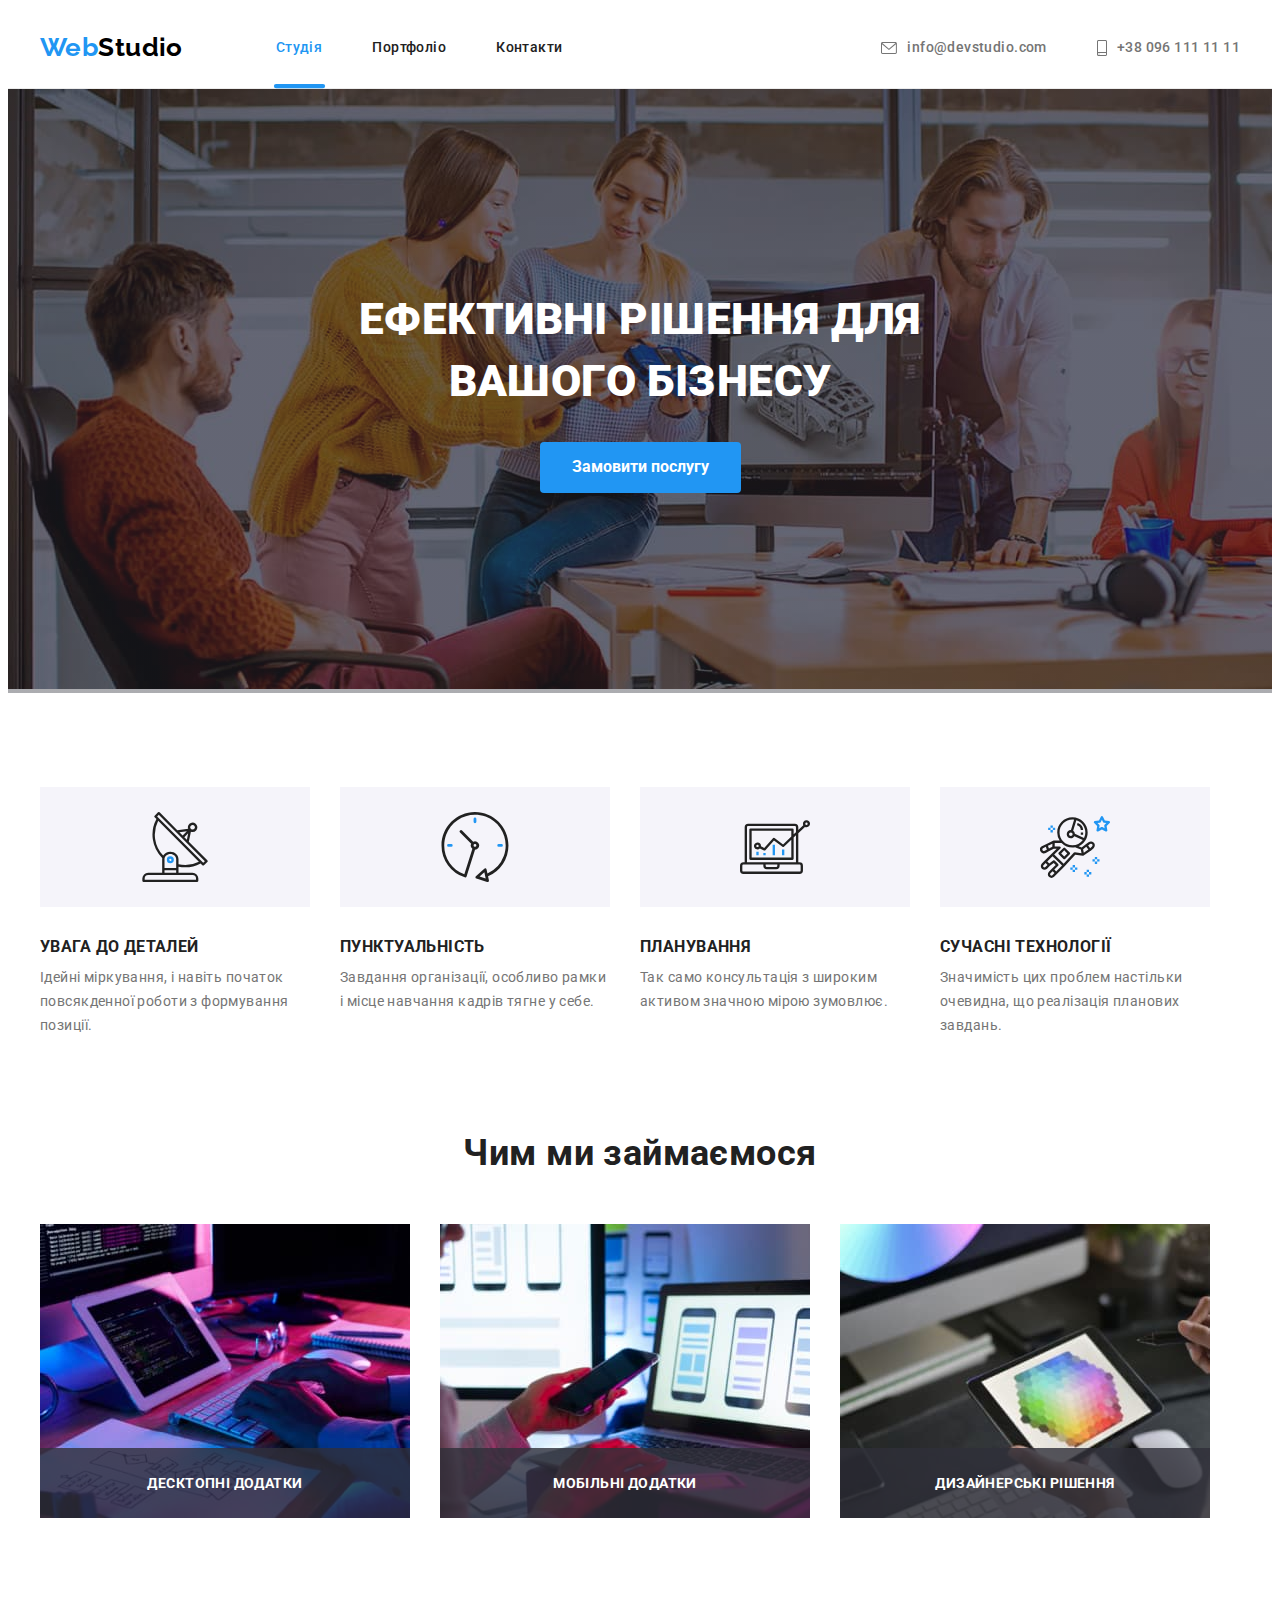
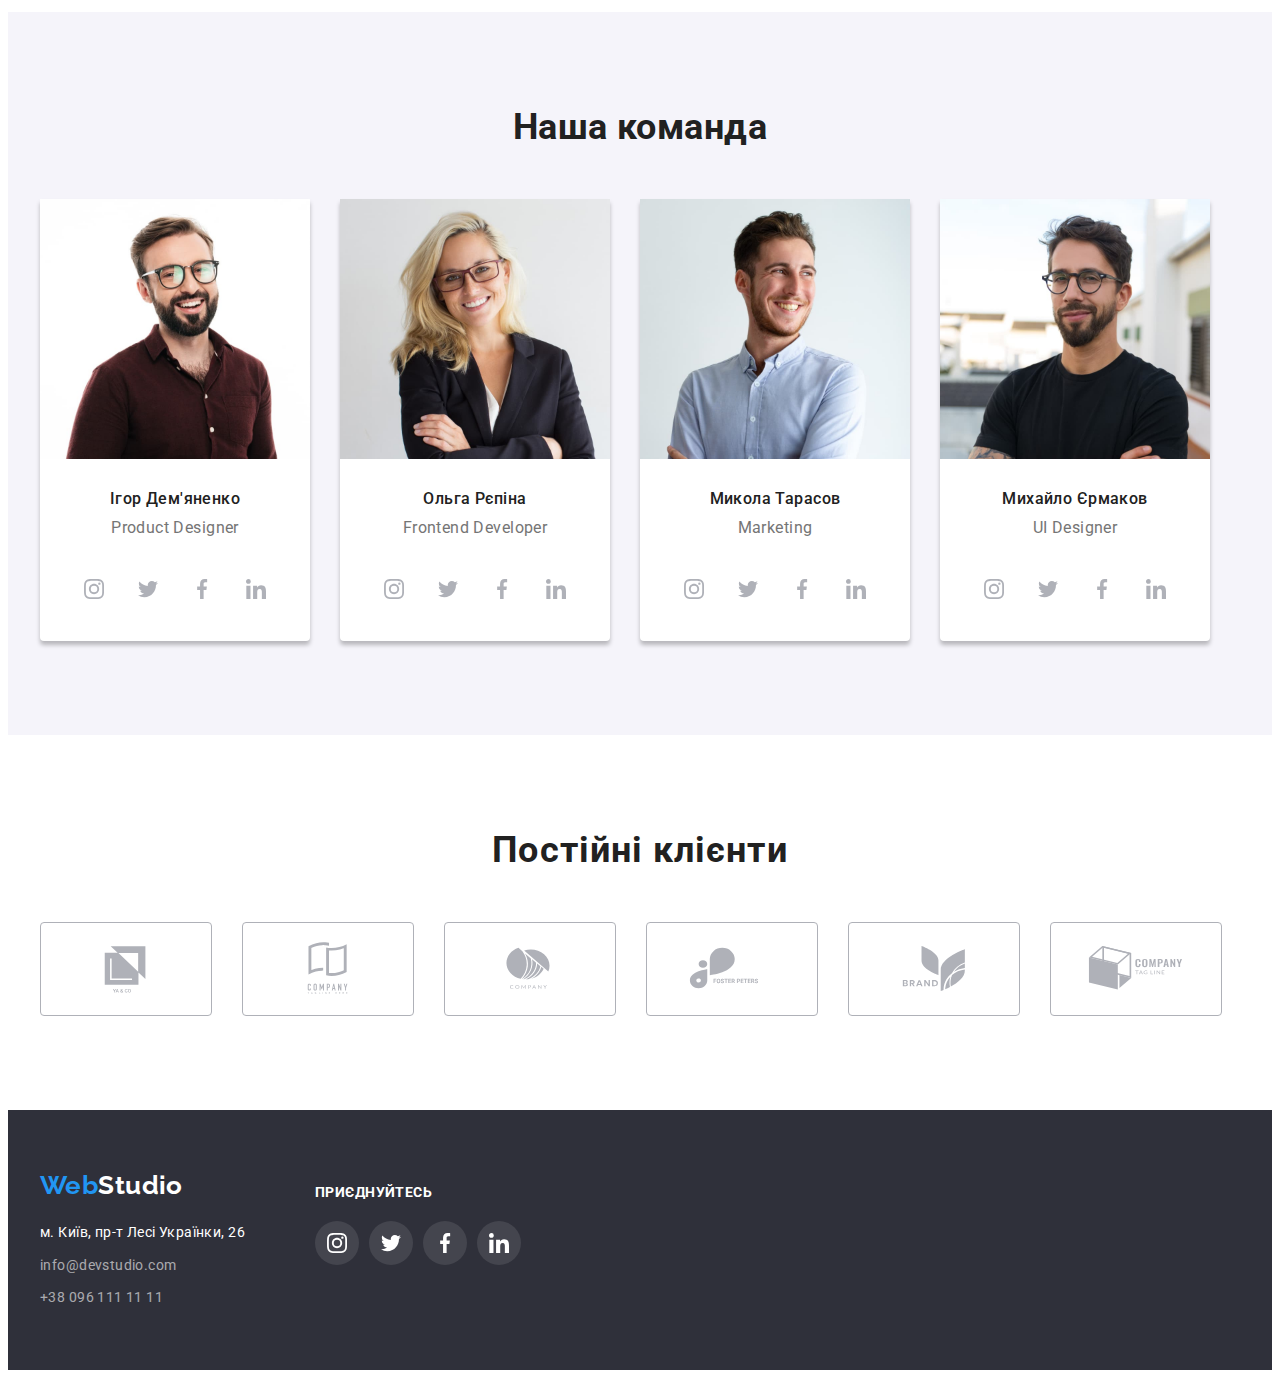
==== index.html @ 3d2fdf67 "Copy of HW-5" ====
<!DOCTYPE html>
<html lang="uk">
  <head>
    <meta charset="UTF-8" />
    <meta http-equiv="X-UA-Compatible" content="IE=edge" />
    <meta name="viewport" content="width=device-width, initial-scale=1.0" />
    <title>Студія</title>
    <link rel="preconnect" href="https://fonts.googleapis.com" />
    <link rel="preconnect" href="https://fonts.gstatic.com" crossorigin />
    <link
      href="https://fonts.googleapis.com/css2?family=Raleway:wght@700&family=Roboto:wght@400;500;700;900&display=swap"
      rel="stylesheet"
    />
    <link
      rel="stylesheet"
      href="https://cdnjs.cloudflare.com/ajax/libs/modern-normalize/1.1.0/modern-normalize.min.css"
      integrity="sha512-wpPYUAdjBVSE4KJnH1VR1HeZfpl1ub8YT/NKx4PuQ5NmX2tKuGu6U/JRp5y+Y8XG2tV+wKQpNHVUX03MfMFn9Q=="
      crossorigin="anonymous"
      referrerpolicy="no-referrer"
    />
    <link rel="stylesheet" href="./css/style.css" />
  </head>
  <body>
    <!--Шапка сайту-->
    <header class="header">
      <div class="container header-list">
        <a href="./index.html" class="logo">
          Web<span class="header-logo-accent">Studio</span></a
        >
        <nav class="header-nav">
          <ul class="nav-list list">
            <li class="nav-item">
              <a href="#" class="nav-link current">Студія</a>
            </li>
            <li class="nav-item">
              <a href="./Portpholios.html" class="nav-link">Портфоліо</a>
            </li>
            <li class="nav-item"><a href="#" class="nav-link">Контакти</a></li>
          </ul>
        </nav>
        <ul class="contact-list list">
          <li class="contact-item">
            <a href="mailto:nfo@devstudio.com" class="mail-link">
              <svg class="mail-icon" width="16" height="12">
                <use href="./image/icon.svg#icon-mail"></use>
              </svg>
              info@devstudio.com
            </a>
          </li>
          <li class="contact-item">
            <a href="tel:+380961111111" class="phone-link">
              <svg class="phone-icon" width="10" height="16">
                <use href="./image/icon.svg#icon-smartphone"></use>
              </svg>
              +38 096 111 11 11
            </a>
          </li>
        </ul>
      </div>
    </header>
    <main>
      <!--Ефективні рішення-->
      <section class="hero">
        <div class="container">
          <h1 class="hero-title">Ефективні рішення для вашого бізнесу</h1>
          <button type="button" class="btn" data-modal-open>
            Замовити послугу
          </button>
        </div>
      </section>

      <!--Особливості-->
      <section class="features section">
        <div class="container">
          <h2 class="visually-hidden">Наші особливості</h2>
          <ul class="features-list list">
            <li class="feature-item">
              <div class="features-icon-box">
                <svg width="70" height="70">
                  <use href="./image/icon.svg#icon-antenna"></use>
                </svg>
              </div>
              <h3 class="features-list-title">УВАГА ДО ДЕТАЛЕЙ</h3>
              <p class="features-descr">
                Ідейні міркування, і навіть початок повсякденної роботи з
                формування позиції.
              </p>
            </li>
            <li class="feature-item">
              <div class="features-icon-box">
                <svg width="70" height="70">
                  <use href="./image/icon.svg#icon-clock"></use>
                </svg>
              </div>
              <h3 class="features-list-title">ПУНКТУАЛЬНІСТЬ</h3>
              <p class="features-descr">
                Завдання організації, особливо рамки і місце навчання кадрів
                тягне у себе.
              </p>
            </li>
            <li class="feature-item">
              <div class="features-icon-box">
                <svg width="70" height="70">
                  <use href="./image/icon.svg#icon-diagram"></use>
                </svg>
              </div>
              <h3 class="features-list-title">ПЛАНУВАННЯ</h3>
              <p class="features-descr">
                Так само консультація з широким активом значною мірою зумовлює.
              </p>
            </li>
            <li class="feature-item">
              <div class="features-icon-box">
                <svg width="70" height="70">
                  <use href="./image/icon.svg#icon-astronaut"></use>
                </svg>
              </div>
              <h3 class="features-list-title">СУЧАСНІ ТЕХНОЛОГІЇ</h3>
              <p class="features-descr">
                Значимість цих проблем настільки очевидна, що реалізація
                планових завдань.
              </p>
            </li>
          </ul>
        </div>
      </section>
      <!--Заняття-->
      <section class="we-do">
        <div class="container">
          <h2 class="we-do-title">Чим ми займаємося</h2>
          <ul class="we-do-list list">
            <li class="we-do-item">
              <div class="we-do-overlay">
                <img
                  class="we-do-img"
                  src="./image/img1.jpg"
                  alt="Людина друкує на клавіатурі"
                  width="370"
                />
                <p class="we-do-text">Десктопні додатки</p>
              </div>
            </li>
            <li class="we-do-item">
              <div class="we-do-overlay">
                <img
                  class="we-do-img"
                  src="./image/img2.jpg"
                  alt="Людина друкує на клавіатурі"
                  width="370"
                />
                <p class="we-do-text">Мобільні додатки</p>
              </div>
            </li>
            <li class="we-do-item">
              <div class="we-do-overlay">
                <img
                  class="we-do-img"
                  src="./image/img3.jpg"
                  alt="Людина друкує на клавіатурі"
                  width="370"
                />
                <p class="we-do-text">Дизайнерські рішення</p>
              </div>
            </li>
          </ul>
        </div>
      </section>
      <!--Команда-->
      <section class="team section">
        <div class="container">
          <h2 class="team-title">Наша команда</h2>
          <ul class="team-list list">
            <li class="team-item">
              <img
                class="team-img"
                src="./image/photo1.jpg"
                alt="Фото Ігоря Дем'яненко"
                width="270"
              />
              <h3 class="team-member">Ігор Дем'яненко</h3>
              <p class="job-title">Product Designer</p>
              <ul class="social-list list">
                <li class="social-item">
                  <a href="#" class="social-link">
                    <svg width="20" height="20" class="social-icon">
                      <use href="./image/icon.svg#icon-instagram"></use>
                    </svg>
                  </a>
                </li>
                <li class="social-item">
                  <a href="#" class="social-link">
                    <svg width="20" height="20" class="social-icon">
                      <use href="./image/icon.svg#icon-twitter"></use>
                    </svg>
                  </a>
                </li>
                <li class="social-item">
                  <a href="#" class="social-link">
                    <svg width="20" height="20" class="social-icon">
                      <use href="./image/icon.svg#icon-facebook"></use>
                    </svg>
                  </a>
                </li>
                <li class="social-item">
                  <a href="#" class="social-link">
                    <svg width="20" height="20" class="social-icon">
                      <use href="./image/icon.svg#icon-linkedin"></use>
                    </svg>
                  </a>
                </li>
              </ul>
            </li>
            <li class="team-item">
              <img
                class="team-img"
                src="./image/photo2.jpg"
                alt="Фото Ольги Рєпіної"
                width="270"
              />
              <h3 class="team-member">Ольга Рєпіна</h3>
              <p class="job-title">Frontend Developer</p>
              <ul class="social-list list">
                <li class="social-item">
                  <a href="#" class="social-link">
                    <svg width="20" height="20" class="social-icon">
                      <use href="./image/icon.svg#icon-instagram"></use>
                    </svg>
                  </a>
                </li>
                <li class="social-item">
                  <a href="#" class="social-link">
                    <svg width="20" height="20" class="social-icon">
                      <use href="./image/icon.svg#icon-twitter"></use>
                    </svg>
                  </a>
                </li>
                <li class="social-item">
                  <a href="#" class="social-link">
                    <svg width="20" height="20" class="social-icon">
                      <use href="./image/icon.svg#icon-facebook"></use>
                    </svg>
                  </a>
                </li>
                <li class="social-item">
                  <a href="#" class="social-link">
                    <svg width="20" height="20" class="social-icon">
                      <use href="./image/icon.svg#icon-linkedin"></use>
                    </svg>
                  </a>
                </li>
              </ul>
            </li>
            <li class="team-item">
              <img
                class="team-img"
                src="./image/photo3.jpg"
                alt="Фото Миколи Тарасова"
                width="270"
              />
              <h3 class="team-member">Микола Тарасов</h3>
              <p class="job-title">Marketing</p>
              <ul class="social-list list">
                <li class="social-item">
                  <a href="#" class="social-link">
                    <svg width="20" height="20" class="social-icon">
                      <use href="./image/icon.svg#icon-instagram"></use>
                    </svg>
                  </a>
                </li>
                <li class="social-item">
                  <a href="#" class="social-link">
                    <svg width="20" height="20" class="social-icon">
                      <use href="./image/icon.svg#icon-twitter"></use>
                    </svg>
                  </a>
                </li>
                <li class="social-item">
                  <a href="#" class="social-link">
                    <svg width="20" height="20" class="social-icon">
                      <use href="./image/icon.svg#icon-facebook"></use>
                    </svg>
                  </a>
                </li>
                <li class="social-item">
                  <a href="#" class="social-link">
                    <svg width="20" height="20" class="social-icon">
                      <use href="./image/icon.svg#icon-linkedin"></use>
                    </svg>
                  </a>
                </li>
              </ul>
            </li>
            <li class="team-item">
              <img
                class="team-img"
                src="./image/photo4.jpg"
                alt="Фото Михайла Єрмакова"
                width="270"
              />
              <h3 class="team-member">Михайло Єрмаков</h3>
              <p class="job-title">UI Designer</p>
              <ul class="social-list list">
                <li class="social-item">
                  <a href="#" class="social-link">
                    <svg width="20" height="20" class="social-icon">
                      <use href="./image/icon.svg#icon-instagram"></use>
                    </svg>
                  </a>
                </li>
                <li class="social-item">
                  <a href="#" class="social-link">
                    <svg width="20" height="20" class="social-icon">
                      <use href="./image/icon.svg#icon-twitter"></use>
                    </svg>
                  </a>
                </li>
                <li class="social-item">
                  <a href="#" class="social-link">
                    <svg width="20" height="20" class="social-icon">
                      <use href="./image/icon.svg#icon-facebook"></use>
                    </svg>
                  </a>
                </li>
                <li class="social-item">
                  <a href="#" class="social-link">
                    <svg width="20" height="20" class="social-icon">
                      <use href="./image/icon.svg#icon-linkedin"></use>
                    </svg>
                  </a>
                </li>
              </ul>
            </li>
          </ul>
        </div>
      </section>
      <section class="partners">
        <div class="container">
          <h2 class="partners-title">Постійні клієнти</h2>
          <ul class="partners-list list">
            <li class="partners-item">
              <a href="" class="partners-link">
                <svg class="partners-icon">
                  <use href="./image/icon.svg#icon-ya-co"></use>
                </svg>
              </a>
            </li>
            <li class="partners-item">
              <a href="" class="partners-link">
                <svg class="partners-icon">
                  <use href="./image/icon.svg#icon-tagline-here"></use>
                </svg>
              </a>
            </li>
            <li class="partners-item">
              <a href="" class="partners-link">
                <svg class="partners-icon">
                  <use href="./image/icon.svg#icon-company"></use>
                </svg>
              </a>
            </li>
            <li class="partners-item">
              <a href="" class="partners-link">
                <svg class="partners-icon">
                  <use href="./image/icon.svg#icon-foster"></use>
                </svg>
              </a>
            </li>
            <li class="partners-item">
              <a href="" class="partners-link">
                <svg class="partners-icon">
                  <use href="./image/icon.svg#icon-brand"></use>
                </svg>
              </a>
            </li>
            <li class="partners-item">
              <a href="" class="partners-link">
                <svg class="partners-icon">
                  <use href="./image/icon.svg#icon-tag-line"></use>
                </svg>
              </a>
            </li>
          </ul>
        </div>
      </section>
    </main>
    <!--Футер-->
    <footer class="footer">
      <div class="container footer-container">
        <div class="footer-contact">
          <a href="./index.html" class="footer-logo">
            Web<span class="footer-logo-accent">Studio</span></a
          >
          <address class="address">
            <ul class="address-list list">
              <li class="address-item">
                <a
                  href="https://goo.gl/maps/CPtrU1FHBa2aNyZL9"
                  target="_blank"
                  rel="noopener noreferrer"
                  class="address-link"
                  >м. Київ, пр-т Лесі Українки, 26
                </a>
              </li>
              <li class="address-item">
                <a href="mailto:info@devstudio.com" class="footer-mail"
                  >info@devstudio.com</a
                >
              </li>
              <li class="address-item">
                <a href="tel:+380961111111" class="footer-tel"
                  >+38 096 111 11 11</a
                >
              </li>
            </ul>
          </address>
        </div>
        <div class="footer-social">
          <p class="footer-social-title">приєднуйтесь</p>
          <ul class="social-list list">
            <li class="social-item">
              <a href="#" class="social-link footer-icon">
                <svg width="20" height="20" class="social-icon">
                  <use href="./image/icon.svg#icon-instagram"></use>
                </svg>
              </a>
            </li>
            <li class="social-item">
              <a href="#" class="social-link footer-icon">
                <svg width="20" height="20" class="social-icon">
                  <use href="./image/icon.svg#icon-twitter"></use>
                </svg>
              </a>
            </li>
            <li class="social-item">
              <a href="#" class="social-link footer-icon">
                <svg width="20" height="20" class="social-icon">
                  <use href="./image/icon.svg#icon-facebook"></use>
                </svg>
              </a>
            </li>
            <li class="social-item">
              <a href="#" class="social-link footer-icon">
                <svg width="20" height="20" class="social-icon">
                  <use href="./image/icon.svg#icon-linkedin"></use>
                </svg>
              </a>
            </li>
          </ul>
        </div>
      </div>
    </footer>
    <!-- modal -->
    <div class="backdrop is-hidden" data-modal>
      <div class="modal">
        <button type="button" class="modal-btn" data-modal-close>
          <svg width="11" height="11" class="close-btn">
            <use href="./image/icon.svg#icon-Close"></use>
          </svg>
        </button>
      </div>
    </div>
    <script>
      (() => {
        const refs = {
          openModalBtn: document.querySelector("[data-modal-open]"),
          closeModalBtn: document.querySelector("[data-modal-close]"),
          modal: document.querySelector("[data-modal]"),
        };

        refs.openModalBtn.addEventListener("click", toggleModal);
        refs.closeModalBtn.addEventListener("click", toggleModal);

        function toggleModal() {
          refs.modal.classList.toggle("is-hidden");
        }
      })();
    </script>
  </body>
</html>
---- css/style.css ----
:root {
    --title-color: #212121;
    --main-text-color: #757575;
    --accent-color: #2196F3;
    --background-color: #2F303A;
    --black-color: #000000;
    --white-color: #ffffff;
    --btn-hover-color: #188CE8;
    --footer-contact-color: rgba(255, 255, 255, 0.6);
    --background-btn-portpholio: #F5F4FA;
    --border-bottom-color: #ECECEC;
    --team-background-color: #F5F4FA;
    --portfolio-card-border-color: #EEEEEE;
    --hero-bg-gradient:rgba(47, 48, 58, 0.4);
    --social-link-icon-color:#AFB1B8;
    --icon-bg-color:rgba(255, 255, 255, 0.1);
    --transition-time:  250ms;
    --transition-cubic: cubic-bezier(0.4, 0, 0.2, 1)
}


body {
    font-family: 'Roboto', sans-serif;
    font-size: 14px;
    line-height: 1.2;
    letter-spacing: 0.03em;
    color: var(--main-text-color);
} 

h1,h2,h3,h4,h5,h6,p {
    margin: 0;
    padding: 0;
}

.section {
    padding-top: 94px;
    padding-bottom: 94px;
}

.container {
    width: 1200px;
    margin-left: auto;
    margin-right: auto;
    padding-left: 15px;
    padding-right: 15px;
}

.list {
    list-style: none;
    margin: 0;
    padding: 0;
}


/* header section */

.header {
    padding-top: 24px;
    padding-bottom: 25px;
    border-bottom: 1px solid var(--border-bottom-color);
}

.header-list {
    display: flex;
    align-items: center;
}


.logo {
    font-family: 'Raleway', sans-serif;
    font-size: 26px;
    font-weight: 700;
    color: var(--accent-color);
    text-decoration: none;
}

.header-logo-accent {
    color: var(--black-color);
}

.nav-list {
    display: flex;
    margin-left: 93px;
    gap: 50px;
}


.nav-link {
    position: relative;

    font-weight: 500;
    color: var(--title-color);
    text-decoration: none;
    transition: color var(--transition-time) var(--transition-cubic);
}

.current {
    padding-bottom: 32px;
    color: var(--accent-color);
}

.current::after {
    content: "";
    position: absolute;
    bottom: 0;
    transform: translateY(1px);
    scale: 1.09;
    display: block;
    width: 100%;
    height: 4px;
    padding: 0;
    background: var(--accent-color);
    border-radius: 2px;
}

.nav-link:hover,
.nav-link:focus {
    color: var(--accent-color);
}

.contact-list {
    display: flex;
    align-items: center;
    margin-left: auto;
}

.contact-item {
    margin-right: 50px;
}

.contact-item:last-child {
    margin-right: 0;
}

.mail-icon {
    margin-right: 10px;
    fill: currentColor;
}

.mail-link {
    display: flex;
    align-items: center;
    font-weight: 500;
    color: var(--main-text-color);
    text-decoration: none;
    transition: color var(--transition-time) var(--transition-cubic);
}

.mail-link:hover,
.mail-link:focus {
    color: var(--accent-color);
}

.phone-link {
    display: flex;
    align-items: center;
    font-weight: 500;
    color: var(--main-text-color);
    text-decoration: none;
    transition: color var(--transition-time) var(--transition-cubic);
}

.phone-icon {
    margin-right: 10px;
    fill: currentColor;
}

.phone-link:hover,
.phone-link:focus {
    color: var(--accent-color);
}

/* Hero section */

.hero {
    margin: 0 auto;
    background-image:linear-gradient(var(--hero-bg-gradient), var(--hero-bg-gradient)), url(../image/hero-bgr.jpg);
    max-width: 1600px;
    background-repeat: no-repeat;
    text-align: center;
    padding-top: 200px;
    padding-bottom: 200px;
}


.hero-title {
    width: 696px;
    margin: 0 auto 30px auto;
    
    font-size: 44px;
    font-weight: 900;
    line-height: 1.4;
    color: var(--white-color);
    text-transform: uppercase;
}

.btn {
    font-family: inherit;
    font-size: 16px;
    font-weight: 700;
    line-height: 1.9;
    color: var(--white-color);
    background-color: var(--accent-color);
    padding: 10px 32px;
    border-radius: 4px;
    border: none;
    cursor: pointer;
    transition: background-color var(--transition-time) var(--transition-cubic) ;
}

.btn:hover,
.btn:focus {
    background-color: var(--btn-hover-color);
}

 
/* features */

.visually-hidden {
    position: absolute;
    white-space: nowrap;
    width: 1px;
    height: 1px;
    overflow: hidden;
    border: 0;
    padding: 0;
    clip: rect(0 0 0 0);
    clip-path: inset(50%);
    margin: -1px;
}

.features-list {
    display: flex;
    flex-wrap: wrap;
    gap: 30px;
}

.features-icon-box {
    display: flex;
    justify-content: center;
    align-items: center;
    margin-bottom: 30px;

    width: 270px;
    height: 120px;
    background-color: var(--background-btn-portpholio);
}

.feature-item {
    width: 270px;
}


.we-do-list {
    list-style: none;
}

.features-list-title {
    margin-bottom: 10px;

    font-weight: 700;
    color: var(--title-color);
}

.features-descr {
    line-height: 1.7;
}

/* we do */

.we-do {
    padding-bottom: 94px;
}

.we-do-title {
    margin-bottom: 50px;

    font-size: 36px;
    font-weight: 700;
    line-height: 1.17;
    color: var(--title-color);
    text-align: center;
}

.we-do-list {
    display: flex;
    gap: 30px;
}

.we-do-item {
    width: calc((100%-60px)/2);
}

.we-do-overlay {
    position: relative;
}

.we-do-img {
    display: block;
}

.we-do-text {
    /* padding: 27px 107px; */
    display: flex;
    align-items: center;
    justify-content: center;

    position: absolute;

    font-weight: 700;
    text-transform: uppercase;
    color: var(--white-color);
    background-color: rgba(47, 48, 58, 0.8);
    width: 100%;
    height: 70px;
    bottom: 0;
    text-align: center;
    
}




/* team section */

.team {
    background-color: var(--team-background-color);
}

.team-title {
    margin-bottom: 50px;

    font-size: 36px;
    font-weight: 700;
    color: var(--title-color);
    text-align: center;
}

.team-list {
    display: flex;
    gap: 30px;
}

.team-item {
    width: calc((100%-120px) / 4);
    text-align: center;
    /* border-bottom: 1px solid #000; */

    border-bottom-left-radius: 4px;
    border-bottom-right-radius: 4px;
    box-shadow: 0 4px 4px 0 rgba(0, 0, 0, 0.25);
    background-color: var(--white-color);
}


.team-img {
    display: block;
    margin-bottom: 30px;
}

.team-member {
    margin-bottom: 10px;

    font-size: 16px;
    font-weight: 500;
    color: var(--title-color);
}

.job-title {
    margin-bottom: 30px;
    font-size: 16px;
}

.social-list {
    margin-bottom: 30px;
    display: flex;
    justify-content: center;
    gap: 10px;
}

.social-link {
    display: flex;
    justify-content: center;
    align-items: center;

    width: 44px;
    height: 44px;
    border-radius: 50%;
    color: var(--social-link-icon-color);
    background-color: var(--icon-bg-color);

    transition: color var(--transition-time) var(--transition-cubic),
        background-color var(--transition-time) var(--transition-cubic);
}

.social-icon {
    fill: currentColor;
}

.social-link:hover,
.social-link:focus {
    background-color: var(--accent-color);
    color: var(--white-color);
}


/* ----------partners-------------- */


.partners {
    padding-top: 94px;
    padding-bottom: 94px;
    text-align: center;
}

.partners-title {
    margin-bottom: 50px;

    font-weight: 700;
    font-size: 36px;
    line-height: 1.17;
    letter-spacing: 0.03em;
    color: var(--title-color);
}

.partners-list {
    display: flex;
    flex-wrap: wrap;
    gap: 30px;
}

.partners-link {
    display: flex;
    justify-content: center;
    align-items: center;
    width: 170px;
    height: 92px;
    border: 1px solid var(--social-link-icon-color);
    border-radius: 4px;
    color: var(--social-link-icon-color);
    transition: border-color var(--transition-time) var(--transition-cubic);
}

.partners-icon {
    width: 106px;
    height: 60px;
    fill: currentColor;
    transition: all var(--transition-time) var(--transition-cubic);
}

.partners-link:hover,
.partners-link:focus {
    border-color: var(--accent-color);
    fill: var(--accent-color);
    
}

.partners-link:hover .partners-icon,
.partners-link:focus.partners-icon {
    fill: var(--accent-color);
}


/* footer */

.footer {
    padding-top: 60px;
    padding-bottom: 60px;
    background: var(--background-color);
}

.footer-container {
    display: flex;
    align-items: center;
}

.footer-contact {
    margin-right: 70px;
}

.footer-logo {
    display: block;
    margin-bottom: 20px;

    font-family: 'Raleway', sans-serif;
    font-size: 26px;
    font-weight: 700;
    color: var(--accent-color);
    text-decoration: none;
}

.footer-logo-accent {
    color: var(--white-color);
}

.address {
    font-style: normal;
}

.address-item {
    margin-bottom: 9px;
}

.address-item:last-child {
    margin-bottom: 0;
}


.address-link {
    line-height: 1.7;
    color: var(--white-color);
    text-decoration: none;
    transition: color var(--transition-time) var(--transition-cubic);
}

.address-link:hover,
.address-link:focus {
    color: var(--accent-color);   
}

.footer-mail {
    line-height: 1.7;
    color: var(--footer-contact-color);
    text-decoration: none;
    transition: color var(--transition-time) var(--transition-cubic);
}

.footer-mail:hover,
.footer-mail:focus {
    color: var(--accent-color);
}

.footer-tel {
    line-height: 1.7;
    color: var(--footer-contact-color);
    text-decoration: none;
    transition: color var(--transition-time) var(--transition-cubic);
}

.footer-tel:hover,
.footer-tel:focus {
    color: var(--accent-color);
}

.footer-social-title {
    margin-bottom: 20px;

    font-weight: 700;
    line-height: 1.14;
    letter-spacing: 0.03em;
    text-transform: uppercase;
    color: var(--white-color);
}


.footer-icon {
    color: var(--white-color);
}


/* Портфолио */

.portfolio-btn-list {
    display: flex;
    justify-content: center;
    margin-bottom: 50px;
    gap: 9px;
}


.portfolio-btn {
    font-family: inherit;
    font-size: 16px;
    font-weight: 600;
    line-height: 1.6;
    color: var(--title-color);
    border-radius: 4px;
    background-color: var(--background-btn-portpholio);
    border: none;
    padding: 6px 23px;
    cursor: pointer;

    transition: color var(--transition-time) var(--transition-cubic),
    background-color var(--transition-time) var(--transition-cubic),
    box-shadow var(--transition-time) var(--transition-cubic);
}

.portfolio-btn:hover,
.portfolio-btn:focus {
    background-color: var(--accent-color);
    color: var(--white-color);
    box-shadow: 0px 3px 1px rgba(0, 0, 0, 0.1),
        0px 1px 2px rgba(0, 0, 0, 0.08),
        0px 2px 2px rgba(0, 0, 0, 0.12);;
}

.portfolio-list {
    display: flex;
    flex-wrap: wrap;
    gap: 30px;
}

.portfolio-item {
    width: calc((100% - 60px) / 3);
}


.portfolio-link {
    display: inline-block;
    text-decoration: none;
    color: inherit;
    transition: box-shadow var(--transition-time) var(--transition-cubic);
}

 

.portfolio-link:hover,
.portfolio-link:focus {
    box-shadow: 0px 1px 1px rgba(0, 0, 0, 0.12), 0px 4px 4px rgba(0, 0, 0, 0.06), 1px 4px 6px rgba(0, 0, 0, 0.16);
}

.portfolio-thumb {
    position: relative;
    overflow: hidden;
}

.works-title {
    margin-bottom: 4px;

    font-size: 18px;
    font-weight: 700;
    line-height: 2;
    color: var(--title-color);
}

.works-descr {
    font-size: 16px;
    line-height: 1.9;
}

.portfolio-img {
    display: block;
    overflow: hidden;
}

.portfolio-overlay {
    position: absolute;
    display: flex;
    align-items: center;
    
    width: 100%;
    height: 100%;
    top: 0;
    left: 0;
    transform: translateY(100%);
    padding: 63px 24px;
    background-color: rgba(33, 150, 243, 0.9);

    transition: transform var(--transition-time) var(--transition-cubic);
}

.portfolio-overlay-text {
    font-size: 18px;
    color: var(--white-color );
}

.portfolio-link:hover .portfolio-overlay {
    transform: translateY(0%);
    opacity: 1;
}

.portfolio-descr {
    padding: 20px 24px;
    border-bottom: 1px solid var(--portfolio-card-border-color);
    border-left: 1px solid var(--portfolio-card-border-color);
    border-right: 1px solid var(--portfolio-card-border-color);
}



/* -------modal-------- */

.backdrop {
    position: fixed;
    top: 0;
    left: 0;
    width: 100%;
    height: 100%;
    background-color: rgba(0, 0, 0, 0.2);
    transition: opacity var(--transition-time) var(--transition-cubic);
}

.backdrop.is-hidden {
    opacity: 0;
    pointer-events: none;
}

.modal {
    position: absolute;
    top: 50%;
    left: 50%;
    transform: translate(-50%, -50%);


    width: 528px;
    height: 581px;
    background-color: #fff;
    border-radius: 4px;
}

.modal-btn {
    position: absolute;
    top: 8px;
    right: 8px;

    display: flex;
    justify-content: center;
    align-items: center;
    width: 30px;
    height: 30px;
    border-radius: 50%;
    border: 1px solid rgba(0, 0, 0, 0.1);
    color: var(--main-text-color);
    background-color: transparent;
    cursor: pointer;

    transition: background-color var(--transition-time) var(--transition-cubic),
    border var(--transition-time) var(--transition-cubic),
    color var(--transition-time) var(--transition-cubic);
}

.close-btn {
    fill: currentColor;
}

.modal-btn:hover,
.modal-btn:focus {
    border-color: var(--accent-color);
    color: var(--accent-color);
}
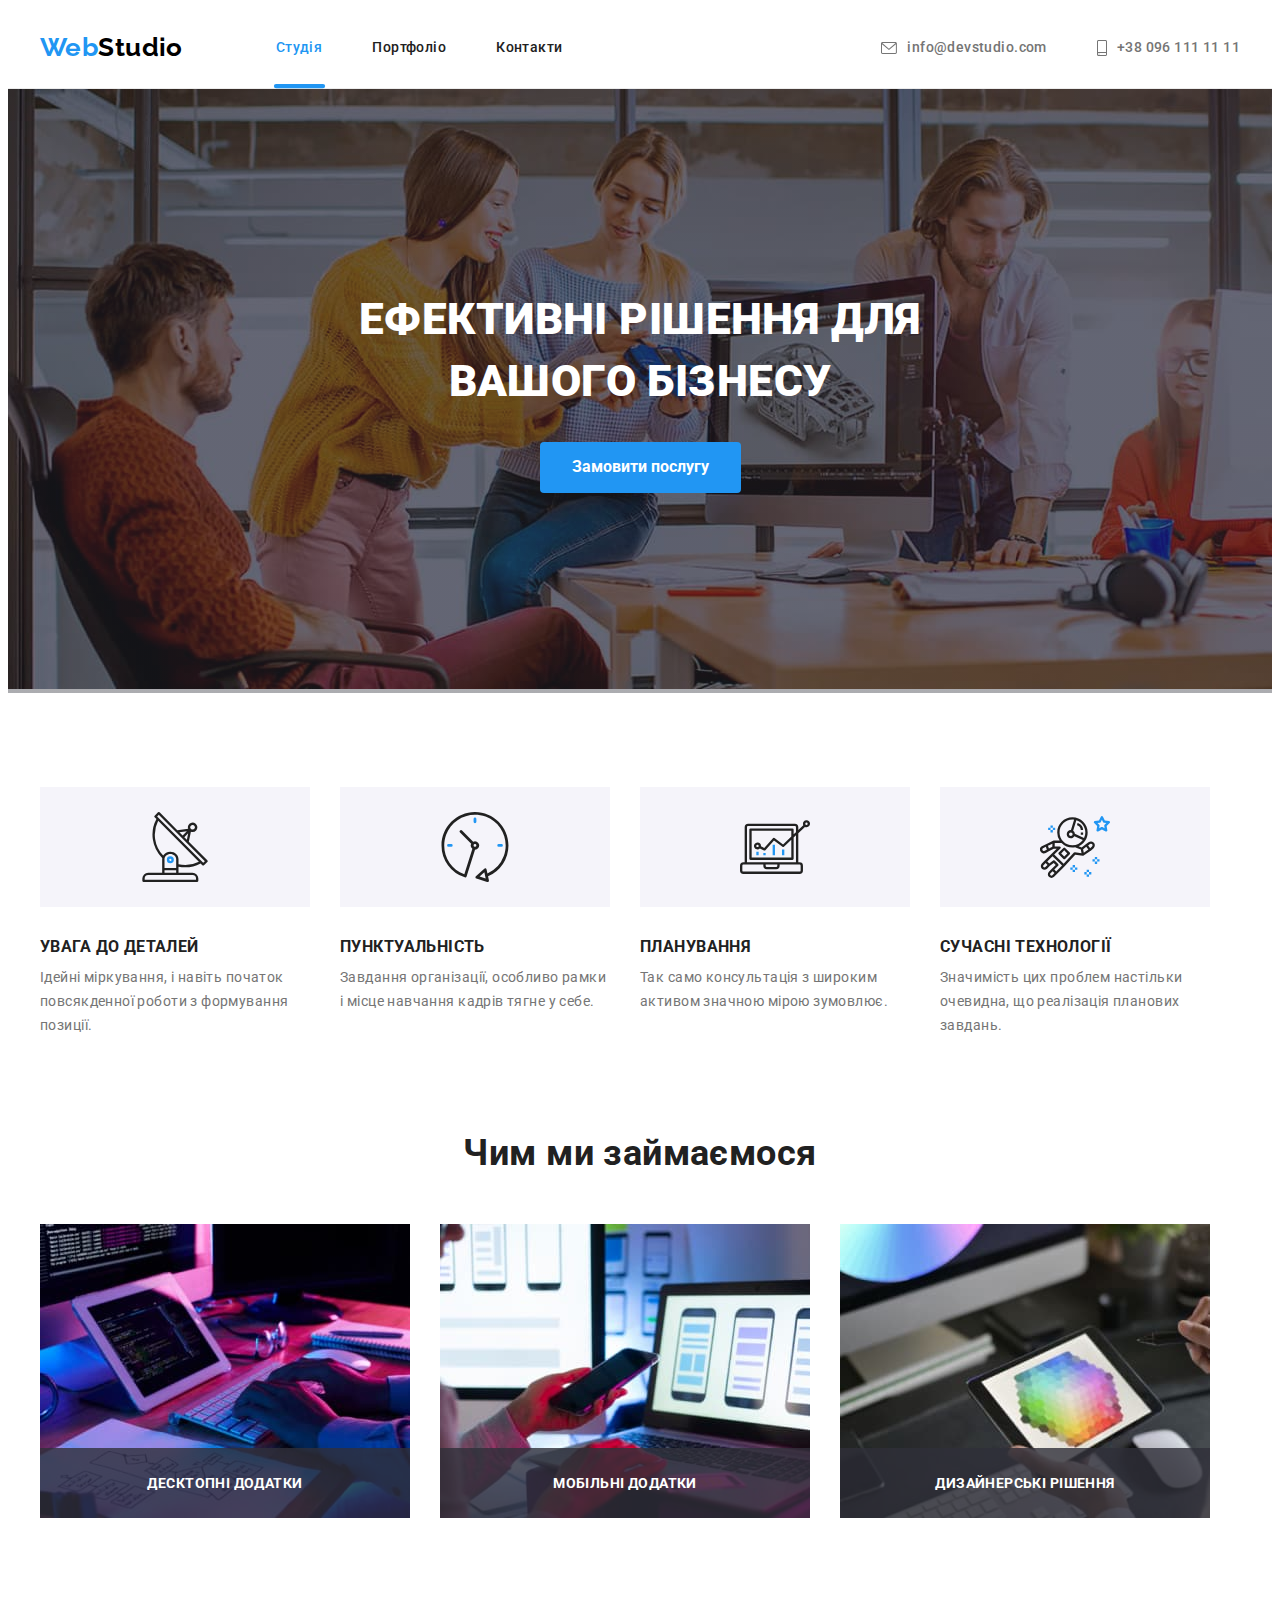
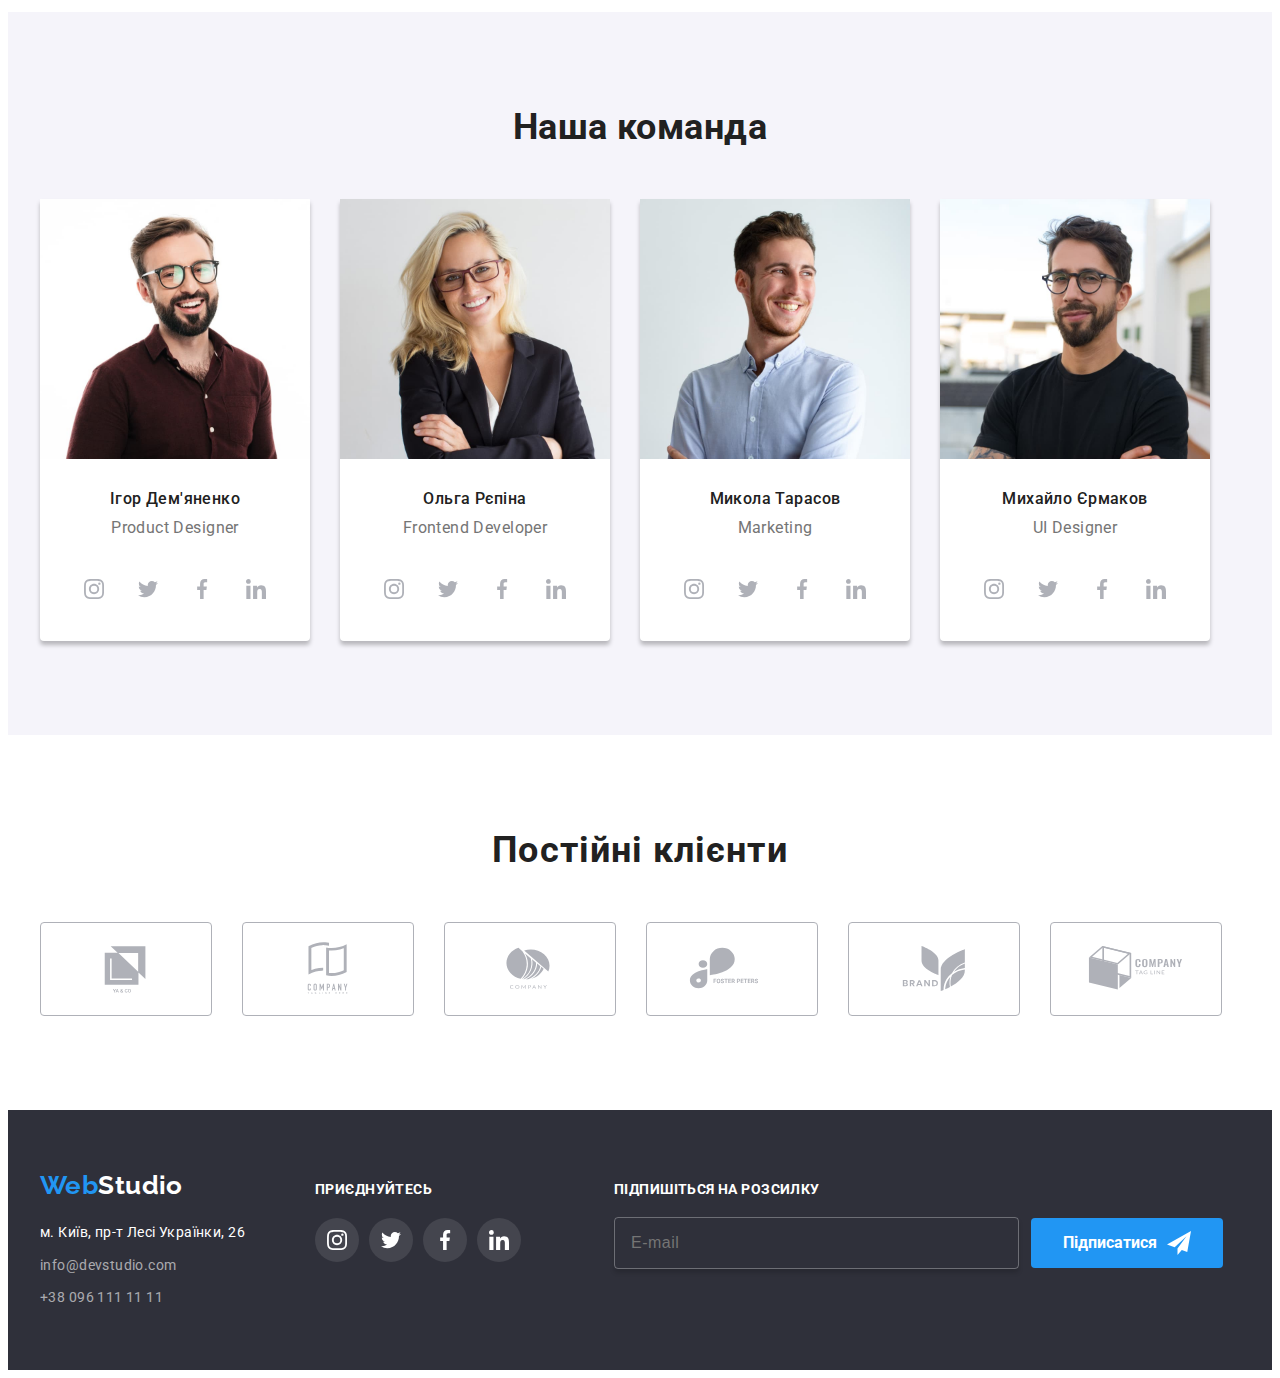
==== commit 3c7eba5e: "hw done" ====
--- a/index.html
+++ b/index.html
@@ -447,11 +447,99 @@
             </li>
           </ul>
         </div>
+        <div class="form-wrapper">
+          <h2 class="form-header">Підпишіться на розсилку</h2>
+          <form action="" class="footer-form">
+            <input type="email" placeholder="E-mail" class="footer-input" />
+            <button type="submit" class="btn footer-btn">
+              Підписатися
+              <svg width="24" height="24" class="send-icon">
+                <use href="./image/icon.svg#icon-Send"></use>
+              </svg>
+            </button>
+          </form>
+        </div>
       </div>
     </footer>
     <!-- modal -->
     <div class="backdrop is-hidden" data-modal>
       <div class="modal">
+        <h1 class="modal-title">Залиште свої дані, ми вам передзвонимо</h1>
+        <form class="">
+          <div class="form-wrap">
+            <label for="name" class="form-label"> Ім'я </label>
+            <div class="input-wrap">
+              <input
+                type="text"
+                id="name"
+                name="user-name"
+                class="form-input"
+                placeholder=" "
+                required
+              />
+              <svg class="icon">
+                <use href="./image/icon.svg#icon-person"></use>
+              </svg>
+            </div>
+          </div>
+          <div class="form-wrap">
+            <label for="tel" class="form-label"> Телефон </label>
+            <div class="input-wrap">
+              <input
+                type="tel"
+                name="user-tel"
+                id="tel"
+                class="form-input"
+                required
+              />
+              <svg class="icon">
+                <use href="./image/icon.svg#icon-phone"></use>
+              </svg>
+            </div>
+          </div>
+          <div class="form-wrap">
+            <label for="mail" class="form-label"> Пошта </label>
+            <div class="input-wrap">
+              <input
+                type="email"
+                name="user-email"
+                id="mail"
+                class="form-input"
+                required
+              />
+              <svg class="icon">
+                <use href="./image/icon.svg#icon-email"></use>
+              </svg>
+            </div>
+          </div>
+          <div class="form-wrap">
+            <label for="comment" name="comment" class="form-label">
+              Коментар</label
+            >
+            <textarea
+              name=""
+              id="comment"
+              cols="30"
+              rows="10"
+              class="coment-box"
+              placeholder="Введіть текст"
+              required
+            ></textarea>
+          </div>
+          <div class="checkbox-wrap">
+            <input type="checkbox" id="checkbox" class="modal-check visually-hidden" />
+            <label for="checkbox" class="checkbox-text">
+              <span>
+                <svg class="icon-check" width="16" height="15">
+                  <use href="./image/icon.svg#icon-check"></use>
+                </svg>
+              </span>
+              Погоджуюся з розсилкою та приймаю
+              <a href="#" class="checkbox-link"> Умови договору</a>
+            </label>
+          </div>
+          <button type="submit" class="btn send-btn">Відправити</button>
+        </form>
         <button type="button" class="modal-btn" data-modal-close>
           <svg width="11" height="11" class="close-btn">
             <use href="./image/icon.svg#icon-Close"></use>
@@ -459,21 +547,6 @@
         </button>
       </div>
     </div>
-    <script>
-      (() => {
-        const refs = {
-          openModalBtn: document.querySelector("[data-modal-open]"),
-          closeModalBtn: document.querySelector("[data-modal-close]"),
-          modal: document.querySelector("[data-modal]"),
-        };
-
-        refs.openModalBtn.addEventListener("click", toggleModal);
-        refs.closeModalBtn.addEventListener("click", toggleModal);
-
-        function toggleModal() {
-          refs.modal.classList.toggle("is-hidden");
-        }
-      })();
-    </script>
+    <script src="./js/modal.js"></script>
   </body>
 </html>
--- a/css/style.css
+++ b/css/style.css
@@ -471,7 +471,7 @@
 
 .footer-container {
     display: flex;
-    align-items: center;
+    align-items: baseline;
 }
 
 .footer-contact {
@@ -542,6 +542,10 @@
     color: var(--accent-color);
 }
 
+.footer-social {
+    margin-right: 93px;
+}
+
 .footer-social-title {
     margin-bottom: 20px;
 
@@ -550,11 +554,65 @@
     letter-spacing: 0.03em;
     text-transform: uppercase;
     color: var(--white-color);
+
 }
 
 
 .footer-icon {
     color: var(--white-color);
+}
+
+
+/* ----------footer-form--------- */
+
+.form-header {
+    margin-bottom: 20px;
+
+    font-weight: 700;
+    font-size: 14px;
+    line-height: 1.12;
+    letter-spacing: 0.03em;
+    text-transform: uppercase;
+    color: var(--white-color);
+}
+
+.footer-form {
+    display: flex;
+    align-items: center;
+    gap: 12px;
+}
+
+.footer-input {
+    padding-top: 15px;
+    padding-bottom: 15px;
+    padding-left: 16px;
+    width: 385px;
+
+    font-size: 16px;
+    line-height: 20px;
+    letter-spacing: 0.03em;  
+    color: rgba(255, 255, 255, 0.6);
+    background-color: transparent;
+    border: 1px solid rgba(255, 255, 255, 0.3);
+    border-radius: 4px;
+    box-shadow: 0px 4px 4px 0px rgba(0, 0, 0, 0.15);
+    outline: transparent;
+
+    transition: outline var(--transition-time) var(--transition-cubic) ;
+}
+
+.footer-input:focus {
+    outline: 1px solid var(--accent-color);
+}
+
+.footer-btn {
+    display: flex;
+    align-items: center;
+    gap: 10px;
+}
+
+.send-icon {
+    fill: currentColor;
 }
 
 
@@ -696,6 +754,9 @@
 }
 
 .modal {
+    padding-top: 40px;
+    padding-bottom: 40px;
+
     position: absolute;
     top: 50%;
     left: 50%;
@@ -703,7 +764,6 @@
 
 
     width: 528px;
-    height: 581px;
     background-color: #fff;
     border-radius: 4px;
 }
@@ -735,6 +795,166 @@
 
 .modal-btn:hover,
 .modal-btn:focus {
-    border-color: var(--accent-color);
+    /* border-color: var(--accent-color); */
     color: var(--accent-color);
+}
+
+/* modal-form */
+
+.modal-title {
+    margin-bottom: 12px;
+
+    font-weight: 700;
+    font-size: 20px;
+    line-height: 1.15;
+    text-align: center;
+    letter-spacing: 0.03em;
+    color: var(--title-color);
+}
+
+.form-wrap {
+    /* display: flex;
+    flex-direction: column; */
+    
+    margin-left: 40px;
+    margin-right: 40px;
+    position: relative;
+    margin-bottom: 10px;
+}
+
+.form-label {
+    display: flex;
+    flex-direction: column;
+    margin-bottom: 4px;
+    
+    font-size: 12px;
+    line-height: 1.17;    
+    letter-spacing: 0.01em;
+}
+
+
+.input-wrap {
+    position: relative;
+}
+
+.form-input {
+    padding-top: 11px;
+    padding-bottom: 11px;
+    padding-left: 42px;
+    width: 100%;
+    border: 1px solid rgba(33, 33, 33, 0.2);
+    border-radius: 4px;
+    outline: transparent;
+    cursor: pointer;
+
+    transition: outline var(--transition-time) var(--transition-cubic),
+    fill var(--transition-time) var(--transition-cubic);
+}
+
+.coment-box {
+    padding: 12px 16px;
+    width: 100%;
+    height: 120px;
+    border: 1px solid rgba(33, 33, 33, 0.2);
+    border-radius: 4px;
+    outline: transparent;
+    resize: none;  
+    transition: outline var(--transition-time) var(--transition-cubic), fill var(--transition-time) var(--transition-cubic);
+}
+
+.coment-box:focus {
+    outline: 1px solid var(--accent-color);
+}
+
+.coment-box::placeholder {
+    font-size: 12px;
+    line-height: 14px;
+    letter-spacing: 0.01em;
+    color: rgba(117, 117, 117, 0.5);
+}
+
+.form-input:focus {
+    outline: 1px solid var(--accent-color);
+}
+
+.form-input:focus + .icon {
+    fill: var(--accent-color);
+}
+
+.icon {
+    position: absolute;
+    top: 50%;
+    left: 12px;
+    transform: translateY(-50%);
+
+    width: 18px;
+    height: 18px;
+}
+
+.modal-check {
+    cursor: pointer;
+}
+
+.checkbox-wrap {
+    display: flex;
+    flex-direction: column;
+    align-items: center;
+    justify-content: center;
+    gap: 8px;
+    margin-top: 20px;
+    margin-bottom: 30px;
+    cursor: pointer;
+}
+
+.modal-check:checked + .checkbox-text span{
+    background-color: #188CE8;
+    border: none;
+}
+
+
+
+.checkbox-text {
+    display: flex;
+    align-items: center;
+    cursor: pointer;
+
+    line-height: 1.71;
+    letter-spacing: 0.03em;
+}
+
+.icon-check {
+    fill: var(--white-color);
+}
+
+.checkbox-text span {
+    display: flex;
+    align-items: center;
+    justify-content: center;
+
+    width: 16px;
+    height: 15px;
+    border: 2px solid #212121;
+    border-radius: 2px;
+    margin-right: 8px;
+    fill: transparent;
+}
+
+/* .checkbox-text::before {
+    content: '';
+    min-width: 16px;
+    height: 15px;
+    border: 2px solid #212121;
+    border-radius: 2px;
+    margin-right: 8px;
+} */
+
+.checkbox-link {
+    color: var(--accent-color);
+    text-underline-offset: 2px;
+}
+
+.send-btn {
+    display: block;
+    margin: auto;
+    padding: 10px 52px;
 }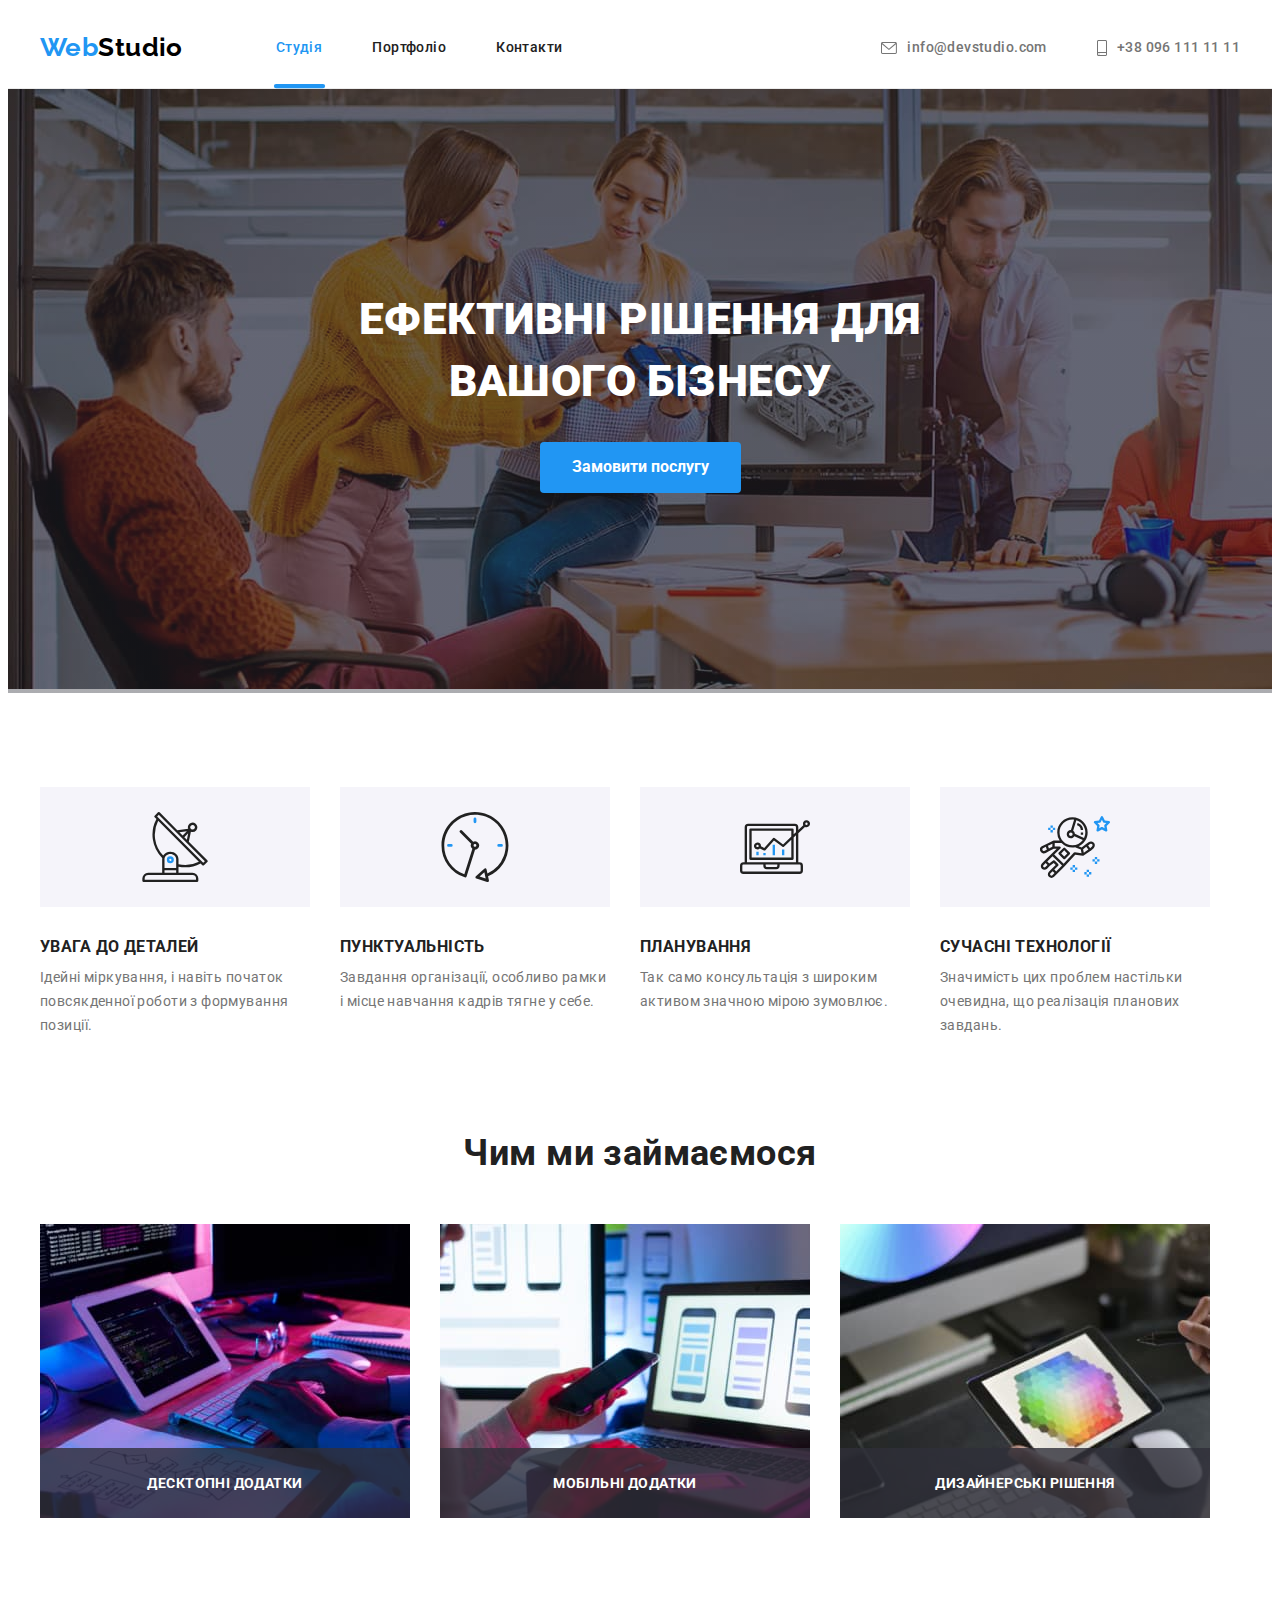
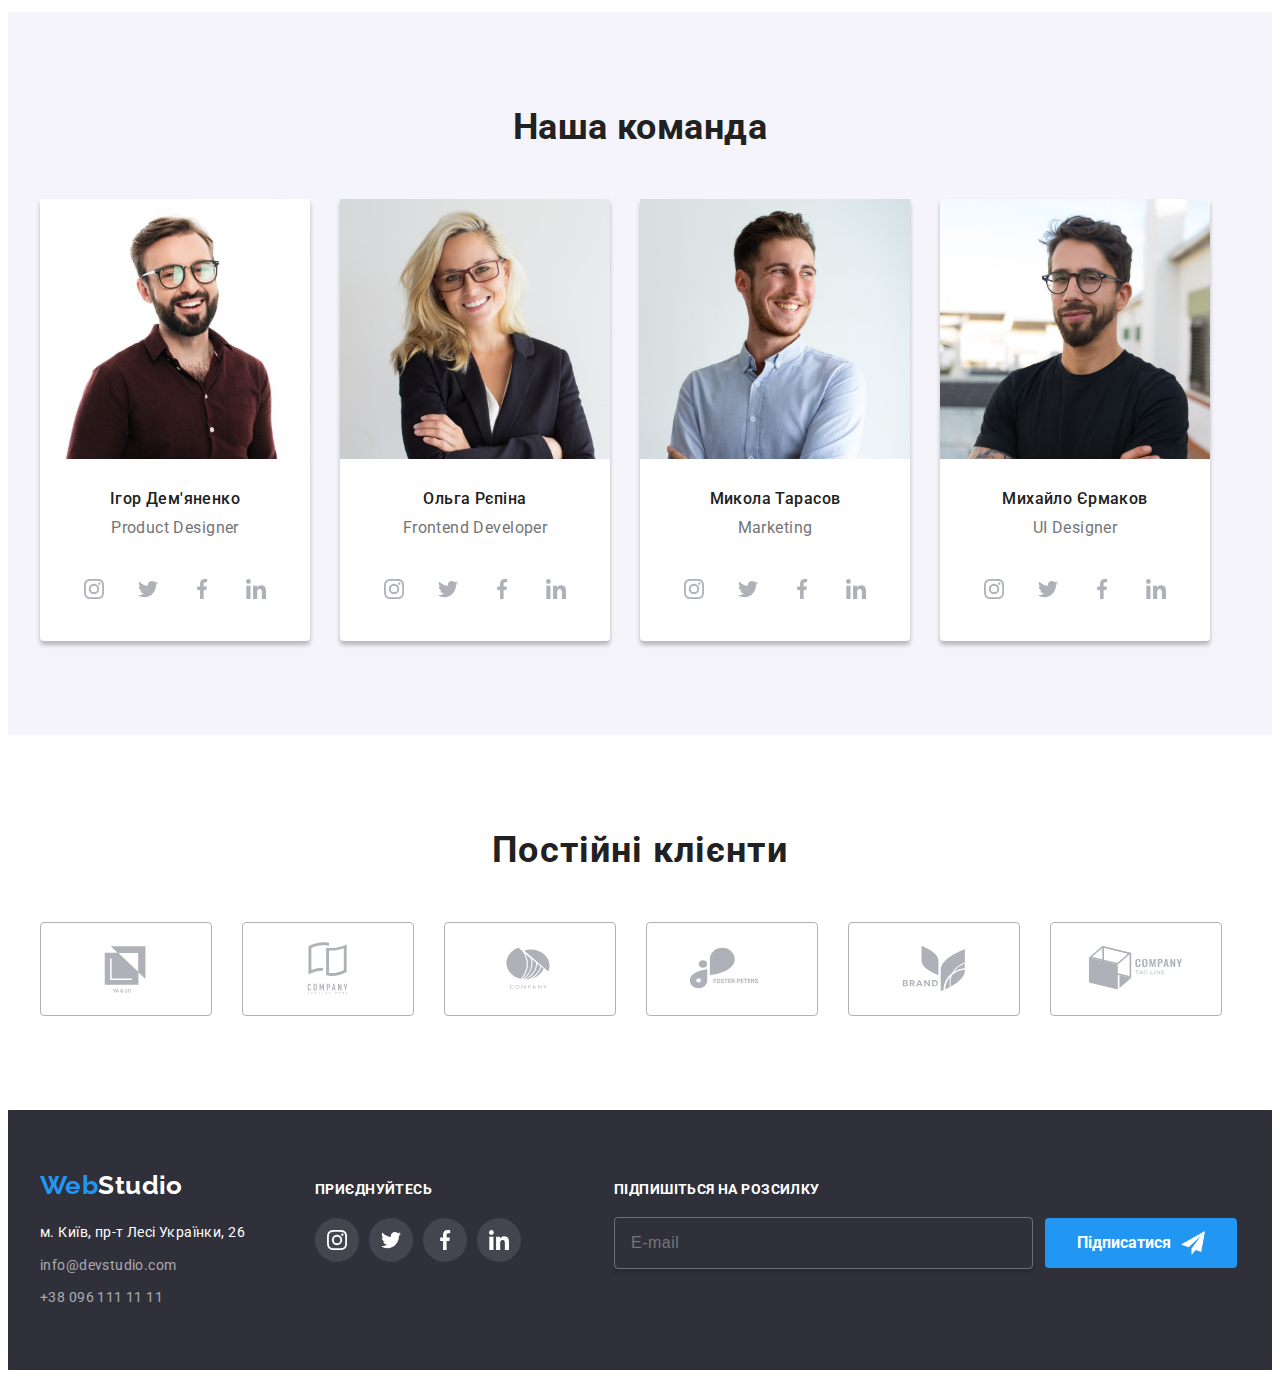
==== commit f52fde08: "правки дз" ====
--- a/index.html
+++ b/index.html
@@ -448,9 +448,17 @@
           </ul>
         </div>
         <div class="form-wrapper">
-          <h2 class="form-header">Підпишіться на розсилку</h2>
+          <label for="footer-mail" class="form-header"
+            >Підпишіться на розсилку</label
+          >
           <form action="" class="footer-form">
-            <input type="email" placeholder="E-mail" class="footer-input" />
+            <input
+              type="email"
+              name="email"
+              placeholder="E-mail"
+              class="footer-input"
+              id="footer-mail"
+            />
             <button type="submit" class="btn footer-btn">
               Підписатися
               <svg width="24" height="24" class="send-icon">
@@ -517,7 +525,7 @@
               Коментар</label
             >
             <textarea
-              name=""
+              name="user-comment"
               id="comment"
               cols="30"
               rows="10"
@@ -527,7 +535,12 @@
             ></textarea>
           </div>
           <div class="checkbox-wrap">
-            <input type="checkbox" id="checkbox" class="modal-check visually-hidden" />
+            <input
+              type="checkbox"
+              name="polisy"
+              id="checkbox"
+              class="modal-check visually-hidden"
+            />
             <label for="checkbox" class="checkbox-text">
               <span>
                 <svg class="icon-check" width="16" height="15">
--- a/css/style.css
+++ b/css/style.css
@@ -565,7 +565,10 @@
 
 /* ----------footer-form--------- */
 
+.form-wrapper {}
+
 .form-header {
+    display: block;
     margin-bottom: 20px;
 
     font-weight: 700;
@@ -583,9 +586,7 @@
 }
 
 .footer-input {
-    padding-top: 15px;
-    padding-bottom: 15px;
-    padding-left: 16px;
+    padding: 15px 16px;
     width: 385px;
 
     font-size: 16px;
@@ -841,14 +842,14 @@
     padding-top: 11px;
     padding-bottom: 11px;
     padding-left: 42px;
+    padding-right: 12px;
     width: 100%;
     border: 1px solid rgba(33, 33, 33, 0.2);
     border-radius: 4px;
     outline: transparent;
     cursor: pointer;
 
-    transition: outline var(--transition-time) var(--transition-cubic),
-    fill var(--transition-time) var(--transition-cubic);
+    transition: outline var(--transition-time) var(--transition-cubic);
 }
 
 .coment-box {
@@ -889,6 +890,7 @@
 
     width: 18px;
     height: 18px;
+    transition: fill var(--transition-time) var(--transition-cubic);
 }
 
 .modal-check {
@@ -906,10 +908,6 @@
     cursor: pointer;
 }
 
-.modal-check:checked + .checkbox-text span{
-    background-color: #188CE8;
-    border: none;
-}
 
 
 
@@ -937,6 +935,14 @@
     border-radius: 2px;
     margin-right: 8px;
     fill: transparent;
+
+    transition: background-color var(--transition-time) var(--transition-cubic),
+    border var(--transition-time) var(--transition-cubic);
+}
+
+.modal-check:checked+.checkbox-text span {
+    background-color: var(--accent-color);
+    border: 1px solid var(--accent-color); 
 }
 
 /* .checkbox-text::before {
@@ -949,6 +955,7 @@
 } */
 
 .checkbox-link {
+    margin-left: 3px;
     color: var(--accent-color);
     text-underline-offset: 2px;
 }
